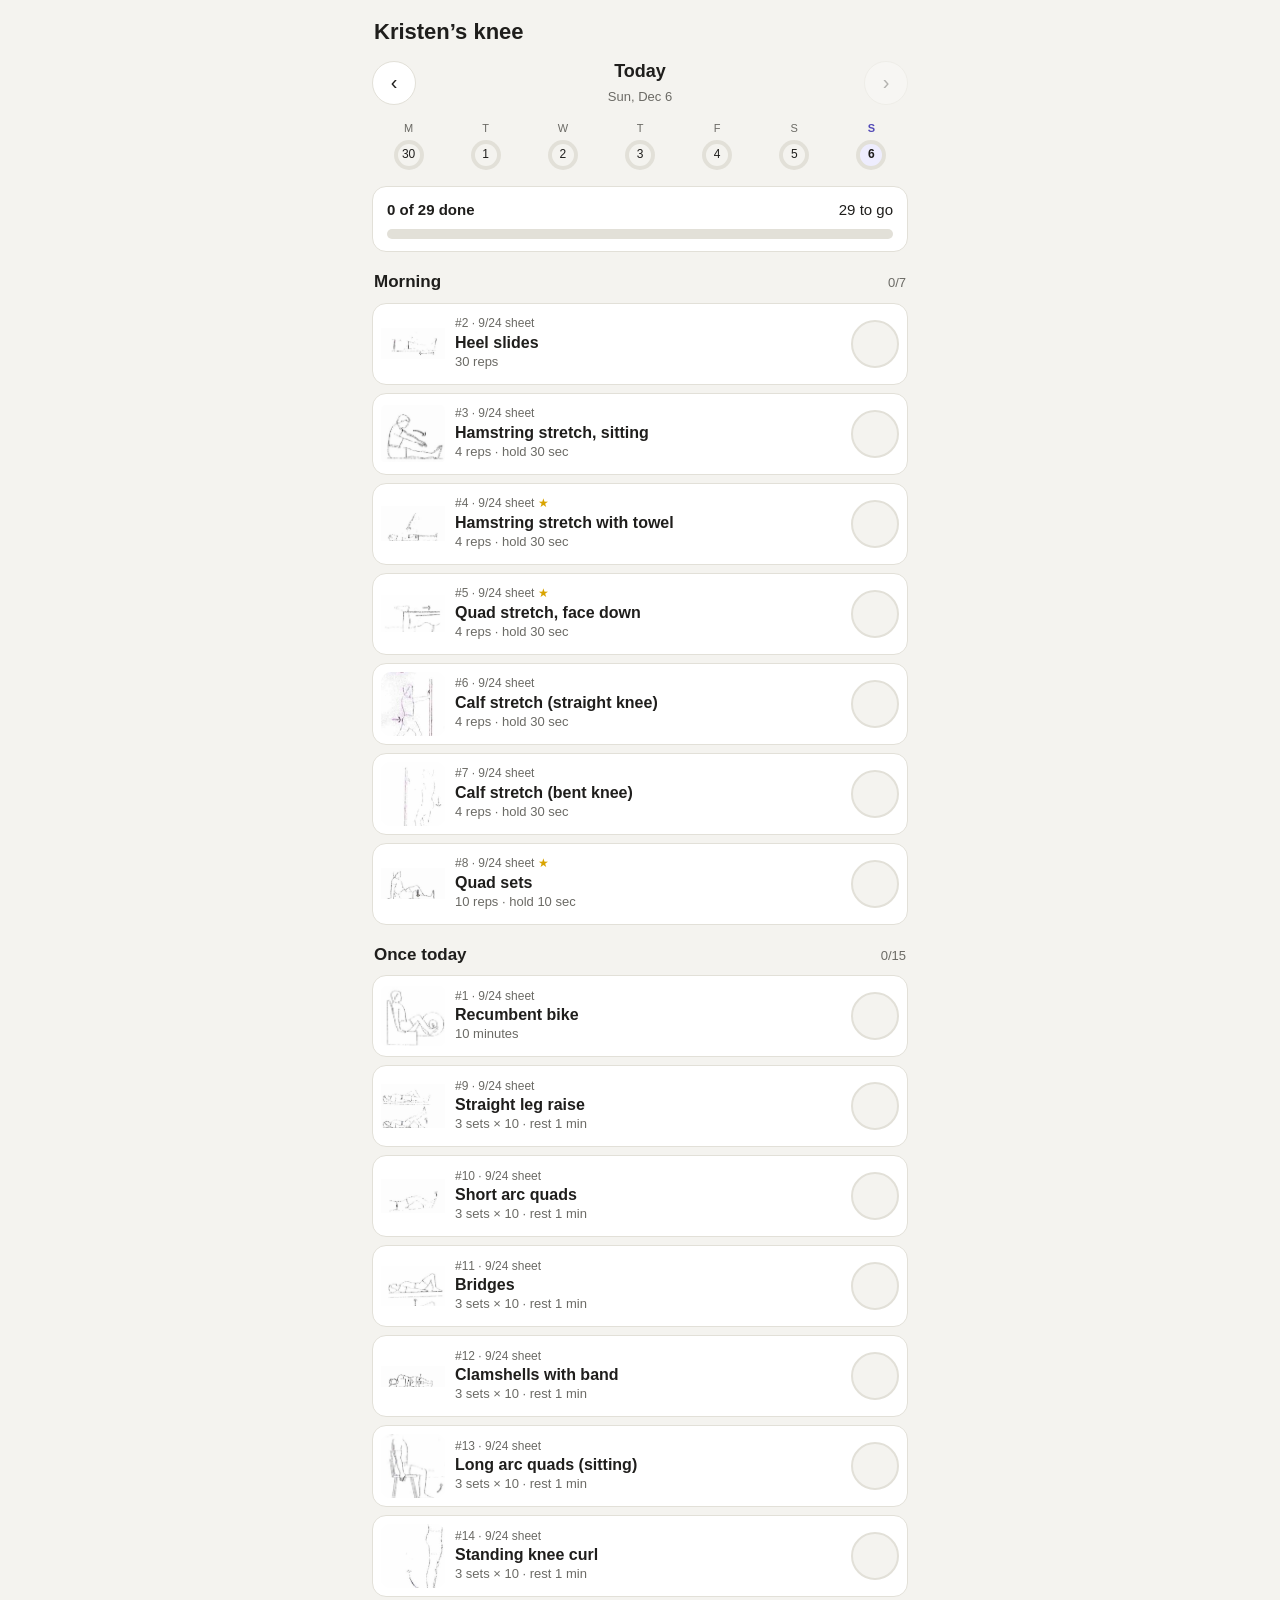
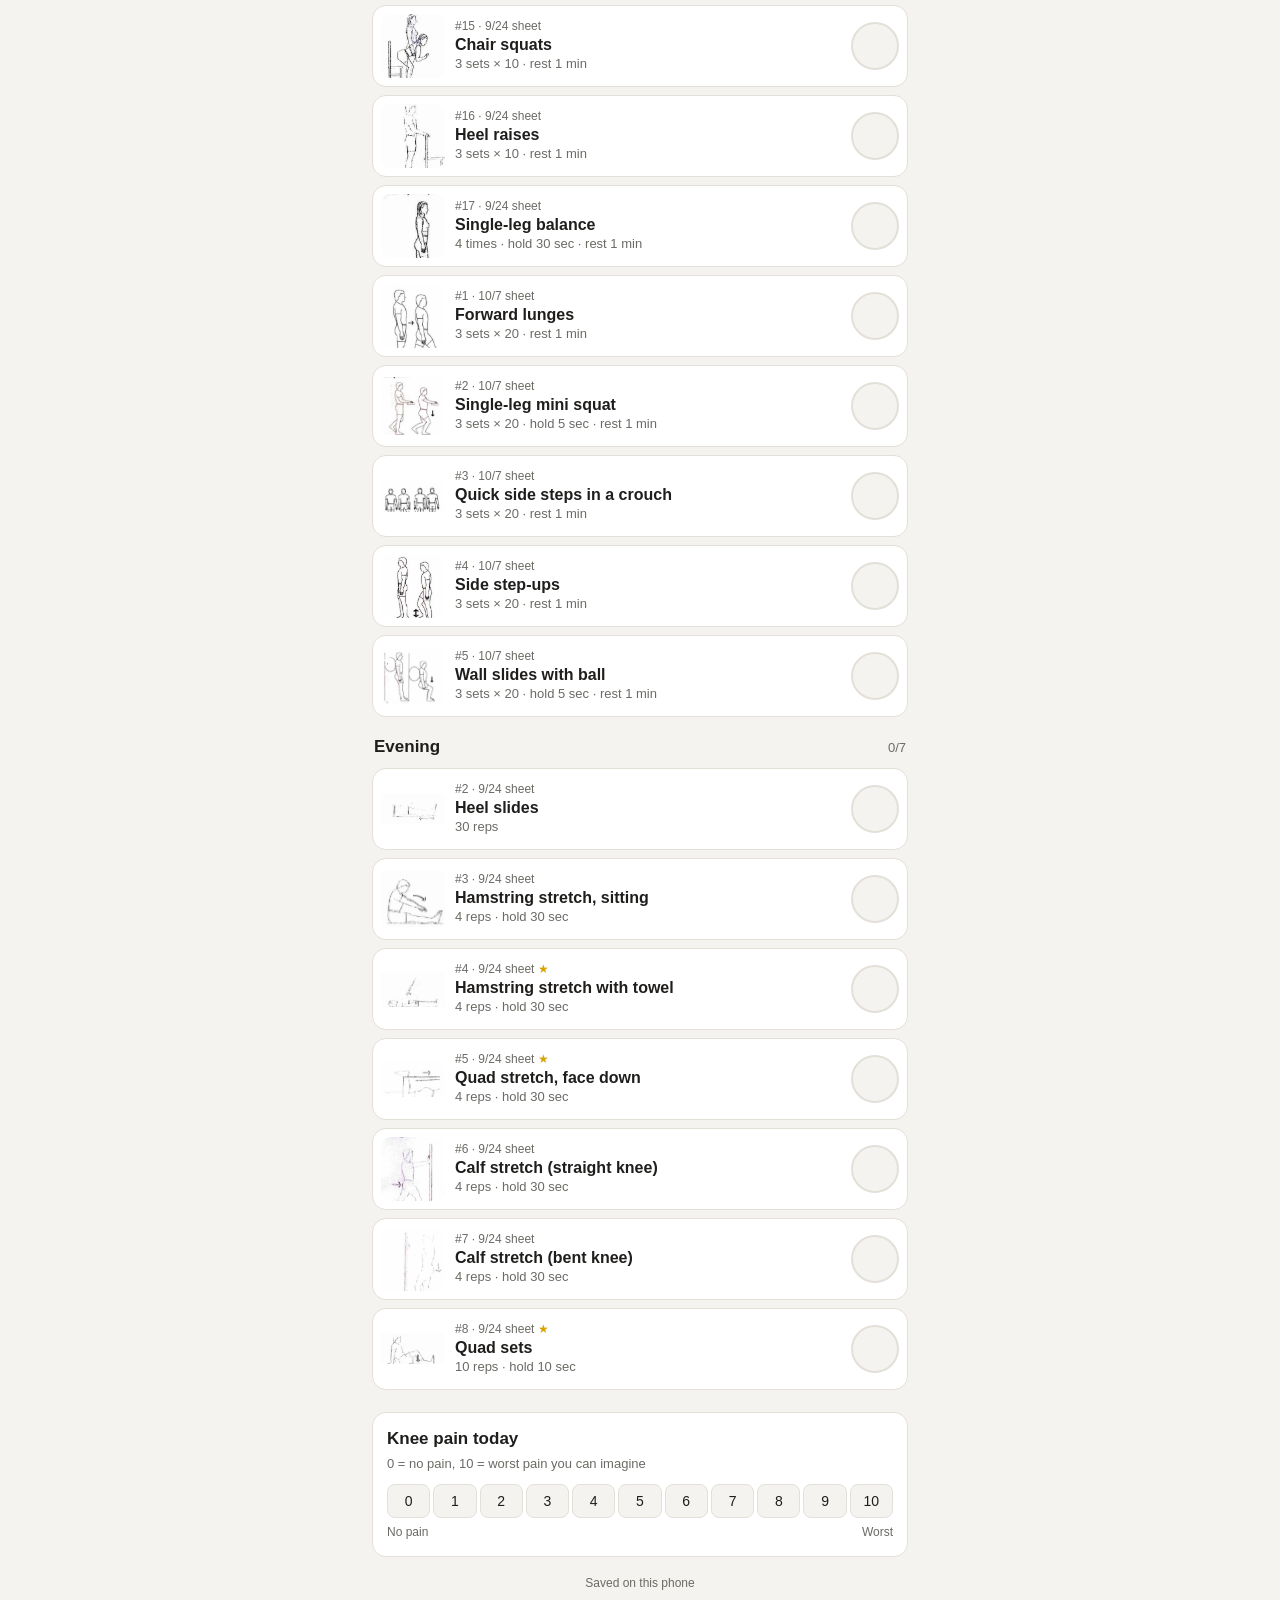
==== docs/kristen/index.html @ 148383e8 "Knee exercise apps for Mateo and Kristen" ====
<!doctype html>
<html lang="en">
<head>
<meta charset="utf-8">
<meta name="viewport" content="width=device-width, initial-scale=1, viewport-fit=cover">
<title>Kristen's Knee</title>
<meta name="apple-mobile-web-app-capable" content="yes">
<meta name="mobile-web-app-capable" content="yes">
<meta name="apple-mobile-web-app-title" content="Kristen Knee">
<meta name="apple-mobile-web-app-status-bar-style" content="default">
<meta name="theme-color" content="#534ab7">
<link rel="apple-touch-icon" href="../icons/kristen-180.png">
<link rel="icon" href="../icons/kristen-180.png">
<link rel="manifest" href="manifest.json">
<link rel="stylesheet" href="../style.css">
</head>
<body>
<main id="app"></main>
<div id="overlay" class="overlay" hidden></div>
<script>window.KID = 'kristen';</script>
<script src="../config.js"></script>
<script src="../exercises.js"></script>
<script src="../app.js"></script>
</body>
</html>
---- docs/style.css ----
:root {
  --bg: #f4f3ef;
  --card: #ffffff;
  --text: #1f1e1c;
  --muted: #6b6a65;
  --line: #e2e0d8;
  --done: #2f8f4e;
  --done-bg: #e5f4ea;
  --warn: #b5541c;
  --accent: #0f6e56;
  --accent-soft: #e1f5ee;
  --radius: 14px;
  --safe-top: env(safe-area-inset-top, 0px);
  --safe-bottom: env(safe-area-inset-bottom, 0px);
}
body.kristen { --accent: #534ab7; --accent-soft: #eeedfe; }

@media (prefers-color-scheme: dark) {
  :root {
    --bg: #161615; --card: #232321; --text: #f1efe8; --muted: #a3a19a;
    --line: #36352f; --done: #5cc27d; --done-bg: #1d3325; --warn: #f0997b;
    --accent: #5dcaa5; --accent-soft: #10342a;
  }
  body.kristen { --accent: #aea8ec; --accent-soft: #2a2650; }
  .pic { filter: invert(0.88) hue-rotate(180deg); }
}

* { box-sizing: border-box; -webkit-tap-highlight-color: transparent; }
html, body { margin: 0; }
body {
  background: var(--bg); color: var(--text);
  font: 16px/1.45 -apple-system, BlinkMacSystemFont, "Segoe UI", Roboto, sans-serif;
  padding: calc(var(--safe-top) + 8px) 12px calc(var(--safe-bottom) + 24px);
  max-width: 560px; margin: 0 auto;
}
button { font: inherit; color: inherit; cursor: pointer; }
h1, h2, h3 { margin: 0; font-weight: 650; }

.top { display: flex; align-items: center; justify-content: space-between; gap: 8px; padding: 8px 2px 4px; }
.top h1 { font-size: 22px; }
.streak { font-size: 14px; color: var(--accent); background: var(--accent-soft); padding: 4px 10px; border-radius: 99px; white-space: nowrap; }

.daynav { display: flex; align-items: center; justify-content: space-between; margin: 6px 0 10px; }
.daynav .label { text-align: center; }
.daynav .label b { display: block; font-size: 18px; }
.daynav .label span { font-size: 13px; color: var(--muted); }
.iconbtn { width: 44px; height: 44px; border-radius: 50%; border: 1px solid var(--line); background: var(--card); font-size: 20px; display: grid; place-items: center; }
.iconbtn:disabled { opacity: .3; }

.week { display: grid; grid-template-columns: repeat(7, 1fr); gap: 4px; margin-bottom: 12px; }
.week button { border: 0; background: none; padding: 4px 0; display: flex; flex-direction: column; align-items: center; gap: 3px; font-size: 11px; color: var(--muted); }
.week .ring { width: 30px; height: 30px; border-radius: 50%; display: grid; place-items: center; font-size: 12px; color: var(--text);
  background: conic-gradient(var(--done) calc(var(--p) * 1%), var(--line) 0); }
.week .ring i { width: 22px; height: 22px; border-radius: 50%; background: var(--bg); display: grid; place-items: center; font-style: normal; }
.week .sel { color: var(--accent); font-weight: 700; }
.week .sel .ring i { background: var(--accent-soft); }

.progress { background: var(--card); border: 1px solid var(--line); border-radius: var(--radius); padding: 12px 14px; margin-bottom: 14px; }
.progress .row { display: flex; justify-content: space-between; font-size: 15px; margin-bottom: 8px; }
.bar { height: 10px; background: var(--line); border-radius: 99px; overflow: hidden; }
.bar > div { height: 100%; background: var(--done); border-radius: 99px; transition: width .3s; }
.offday { font-size: 13px; color: var(--muted); margin-top: 8px; }

.section { margin: 18px 2px 8px; display: flex; align-items: baseline; justify-content: space-between; }
.section h2 { font-size: 17px; }
.section span { font-size: 13px; color: var(--muted); }

.card { display: flex; align-items: center; gap: 10px; background: var(--card); border: 1px solid var(--line);
  border-radius: var(--radius); padding: 8px; margin-bottom: 8px; transition: background .2s; }
.card.done { background: var(--done-bg); border-color: transparent; }
.card .open { flex: 1; min-width: 0; display: flex; align-items: center; gap: 10px; border: 0; background: none; padding: 0; text-align: left; }
.thumb { width: 64px; height: 64px; flex: none; border-radius: 10px; background: #fff; display: grid; place-items: center; overflow: hidden; }
.thumb img { max-width: 100%; max-height: 100%; }
.card .info { min-width: 0; }
.tag { font-size: 12px; color: var(--muted); }
.tag .star { color: #d9a400; }
.card .name { font-weight: 600; font-size: 16px; line-height: 1.25; }
.card .dose { font-size: 13px; color: var(--muted); }
.check { width: 48px; height: 48px; flex: none; border-radius: 50%; border: 2px solid var(--line); background: var(--bg); display: grid; place-items: center; }
.check svg { width: 24px; height: 24px; opacity: 0; }
.card.done .check { background: var(--done); border-color: var(--done); color: #fff; }
.card.done .check svg { opacity: 1; }

.pain { background: var(--card); border: 1px solid var(--line); border-radius: var(--radius); padding: 14px; margin-top: 22px; }
.pain h2 { font-size: 17px; margin-bottom: 4px; }
.pain p { margin: 0 0 10px; font-size: 13px; color: var(--muted); }
.scale { display: grid; grid-template-columns: repeat(11, minmax(0, 1fr)); gap: 3px; }
.scale button { min-width: 0; height: 34px; border-radius: 8px; border: 1px solid var(--line); background: var(--bg); font-size: 14px; padding: 0; }
@media (max-width: 360px) { .pain { padding: 12px 10px; } .scale { gap: 2px; } .scale button { font-size: 13px; } .thumb { width: 54px; height: 54px; } }
.scale button.on { color: #fff; border-color: transparent; }
.scale-labels { display: flex; justify-content: space-between; font-size: 12px; color: var(--muted); margin-top: 6px; }

.sync { text-align: center; font-size: 12px; color: var(--muted); margin-top: 18px; }

/* Overlays */
.overlay { position: fixed; inset: 0; background: var(--bg); z-index: 10; overflow-y: auto;
  padding: calc(var(--safe-top) + 10px) 16px calc(var(--safe-bottom) + 24px); }
.overlay .inner { max-width: 560px; margin: 0 auto; }
.overlay .close { position: sticky; top: 0; margin-left: auto; z-index: 2; }
.pic { background: #fff; border-radius: var(--radius); padding: 10px; display: grid; place-items: center; margin: 4px 0 14px; }
.pic img { width: 100%; max-height: 300px; object-fit: contain; }
.detail h2 { font-size: 22px; }
.detail .tag { font-size: 13px; margin-bottom: 4px; }
.chips { display: flex; flex-wrap: wrap; gap: 6px; margin: 10px 0; }
.chip { background: var(--accent-soft); color: var(--accent); font-size: 14px; padding: 4px 10px; border-radius: 99px; }
.chip.gear { background: var(--card); color: var(--text); border: 1px solid var(--line); }
.detail ol { padding-left: 22px; margin: 10px 0; }
.detail li { margin-bottom: 6px; }
.tipbox { background: var(--card); border-left: 4px solid var(--accent); padding: 10px 12px; border-radius: 0 10px 10px 0; font-size: 15px; margin: 10px 0; }
.btn { display: block; width: 100%; padding: 15px; border-radius: 12px; border: 0; font-size: 17px; font-weight: 600; text-align: center; text-decoration: none; margin-top: 10px; }
.btn.primary { background: var(--accent); color: #fff; }
.btn.secondary { background: var(--card); color: var(--text); border: 1px solid var(--line); }
.btn.good { background: var(--done); color: #fff; }
@media (prefers-color-scheme: dark) { .btn.primary { color: #10100f; } }

/* Timer */
.timer { display: flex; flex-direction: column; align-items: center; text-align: center; min-height: 100%; }
.timer .tname { font-size: 18px; font-weight: 600; margin-top: 4px; }
.timer .where { font-size: 15px; color: var(--muted); margin-top: 2px; min-height: 22px; }
.dial { position: relative; width: min(72vw, 280px); aspect-ratio: 1; margin: 18px 0 10px; }
.dial svg { width: 100%; height: 100%; transform: rotate(-90deg); }
.dial circle { fill: none; stroke-width: 12; }
.dial .track { stroke: var(--line); }
.dial .arc { stroke: var(--accent); stroke-linecap: round; transition: stroke-dashoffset .1s linear; }
.dial.rest .arc { stroke: var(--muted); }
.dial.hold .arc { stroke: var(--warn); }
.dial .center { position: absolute; inset: 0; display: grid; place-content: center; }
.dial .big { font-size: 64px; font-weight: 700; line-height: 1; font-variant-numeric: tabular-nums; }
.dial .phase { font-size: 18px; color: var(--muted); margin-top: 6px; }
.timer .controls { display: grid; grid-template-columns: 1fr 1fr; gap: 10px; width: 100%; max-width: 360px; }
.timer .controls .btn { margin: 0; }
.timer .hint { font-size: 12px; color: var(--muted); margin-top: 14px; }
.timer .pic { width: 100%; max-width: 360px; margin-top: 16px; }
.timer .pic img { max-height: 160px; }

/* Landing */
.landing { text-align: center; padding-top: 40px; }
.landing a { display: block; margin: 14px auto; max-width: 320px; padding: 22px; border-radius: 16px; color: #fff; font-size: 22px; font-weight: 700; text-decoration: none; }
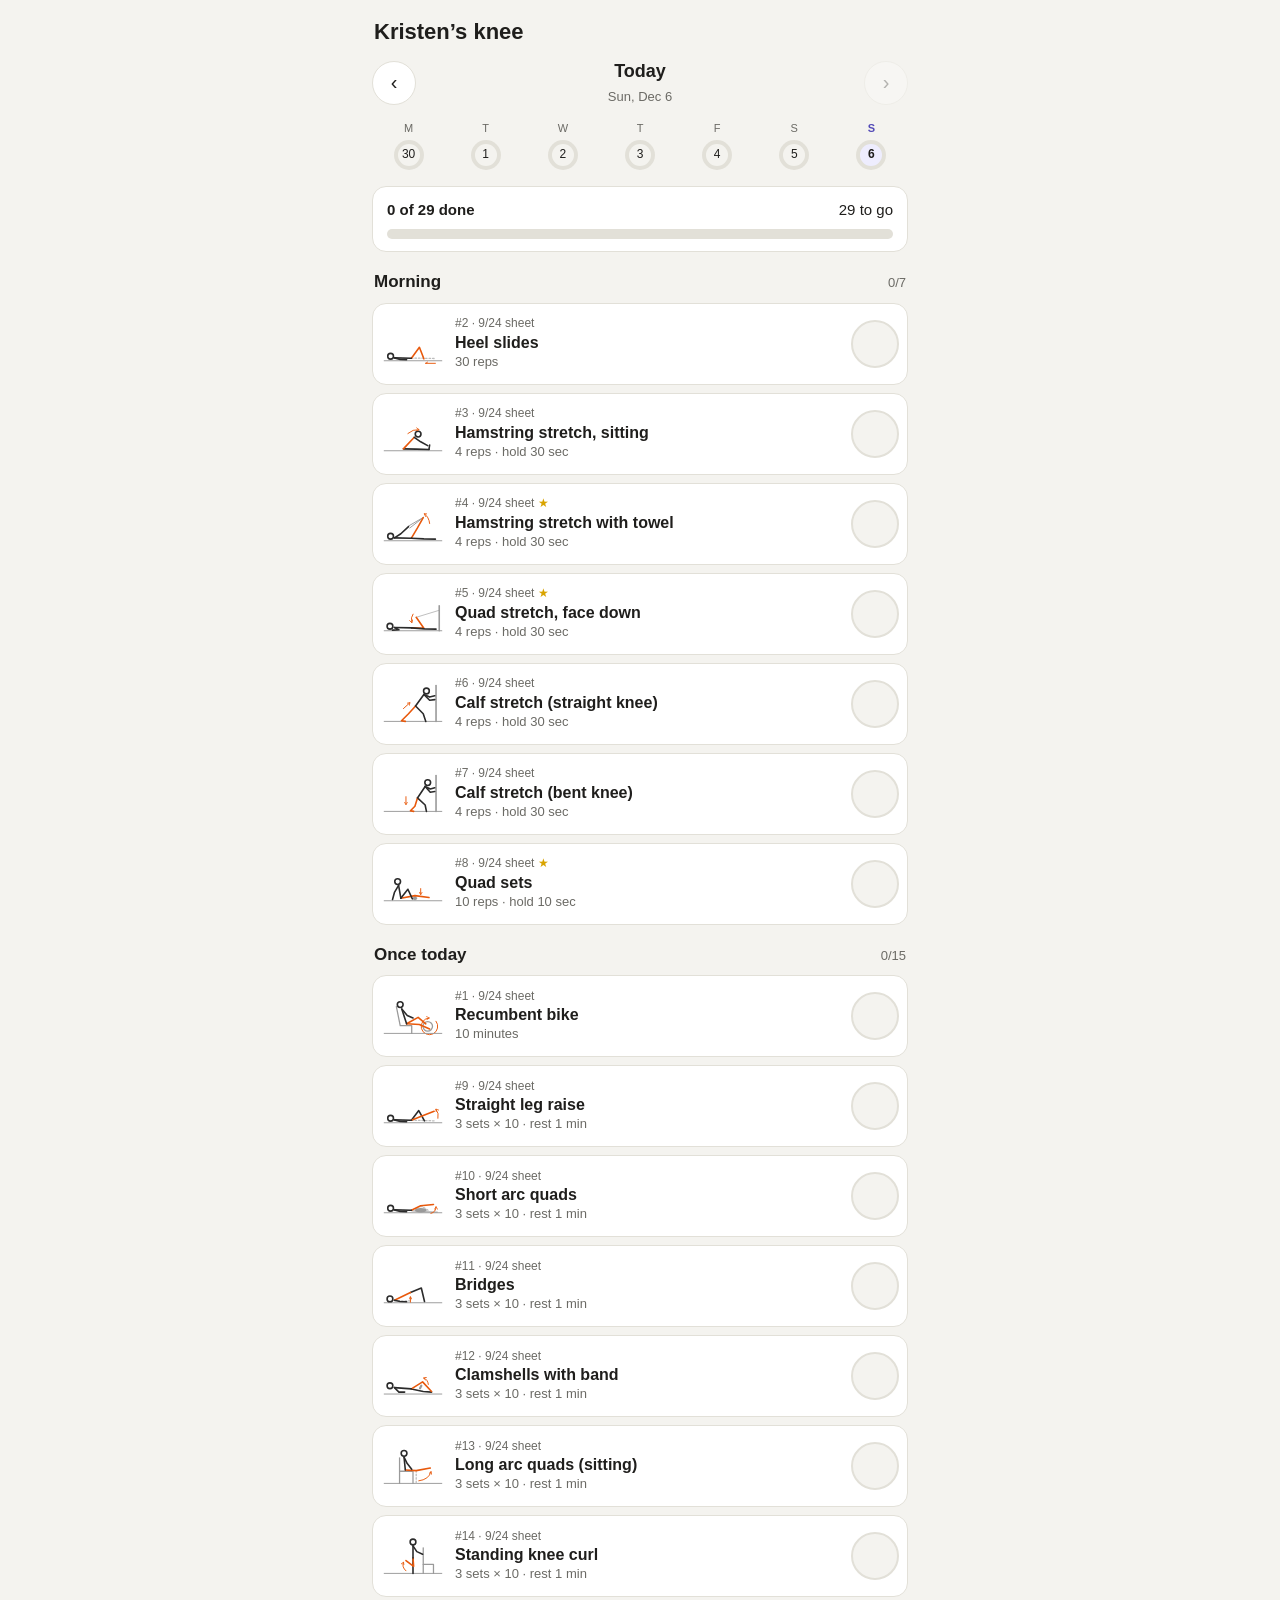
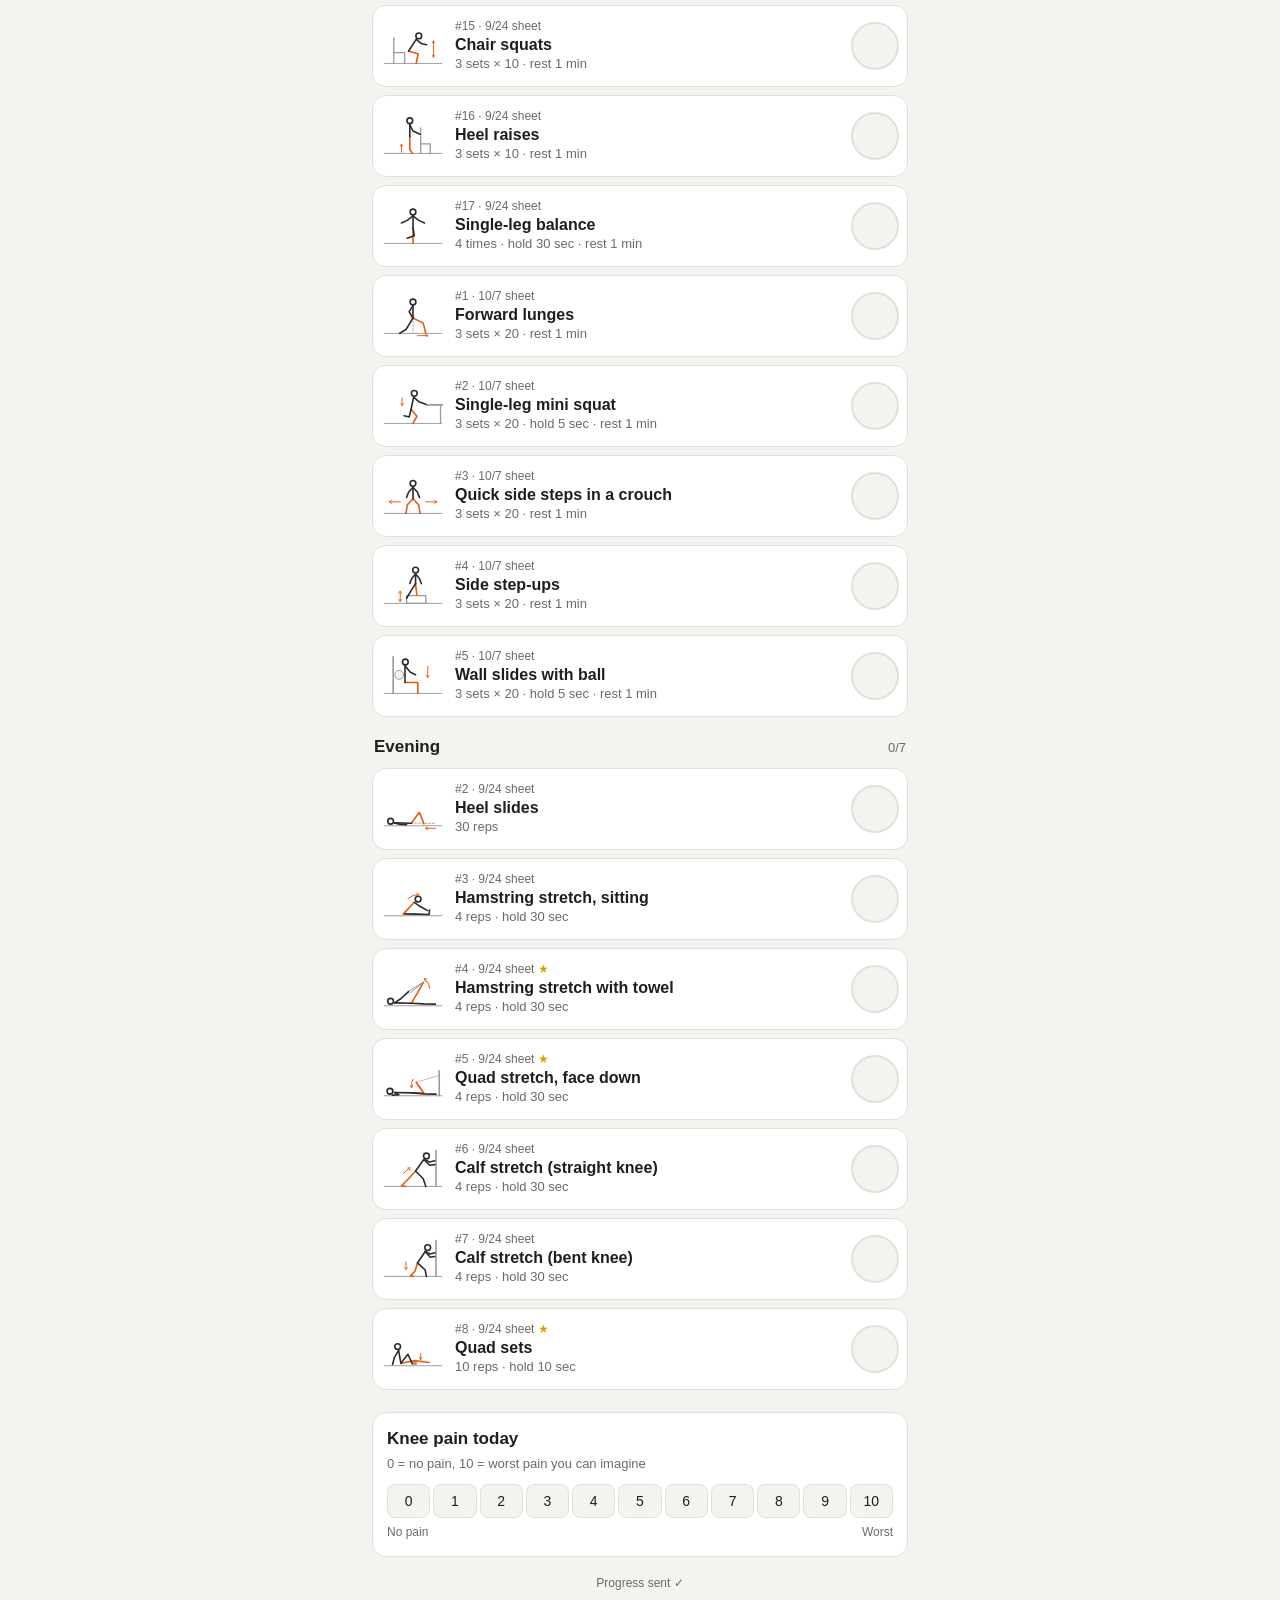
==== commit 6896705d: "Replace scanned pictures with stick-figure drawings" ====
--- a/docs/kristen/index.html
+++ b/docs/kristen/index.html
@@ -20,6 +20,7 @@
 <script>window.KID = 'kristen';</script>
 <script src="../config.js"></script>
 <script src="../exercises.js"></script>
+<script src="../figures.js"></script>
 <script src="../app.js"></script>
 </body>
 </html>
--- a/docs/style.css
+++ b/docs/style.css
@@ -70,7 +70,9 @@
 .card.done { background: var(--done-bg); border-color: transparent; }
 .card .open { flex: 1; min-width: 0; display: flex; align-items: center; gap: 10px; border: 0; background: none; padding: 0; text-align: left; }
 .thumb { width: 64px; height: 64px; flex: none; border-radius: 10px; background: #fff; display: grid; place-items: center; overflow: hidden; }
-.thumb img { max-width: 100%; max-height: 100%; }
+.thumb img, .thumb svg { max-width: 100%; max-height: 100%; }
+.pic svg { width: 100%; max-height: 260px; }
+.timer .pic svg { max-height: 150px; }
 .card .info { min-width: 0; }
 .tag { font-size: 12px; color: var(--muted); }
 .tag .star { color: #d9a400; }
